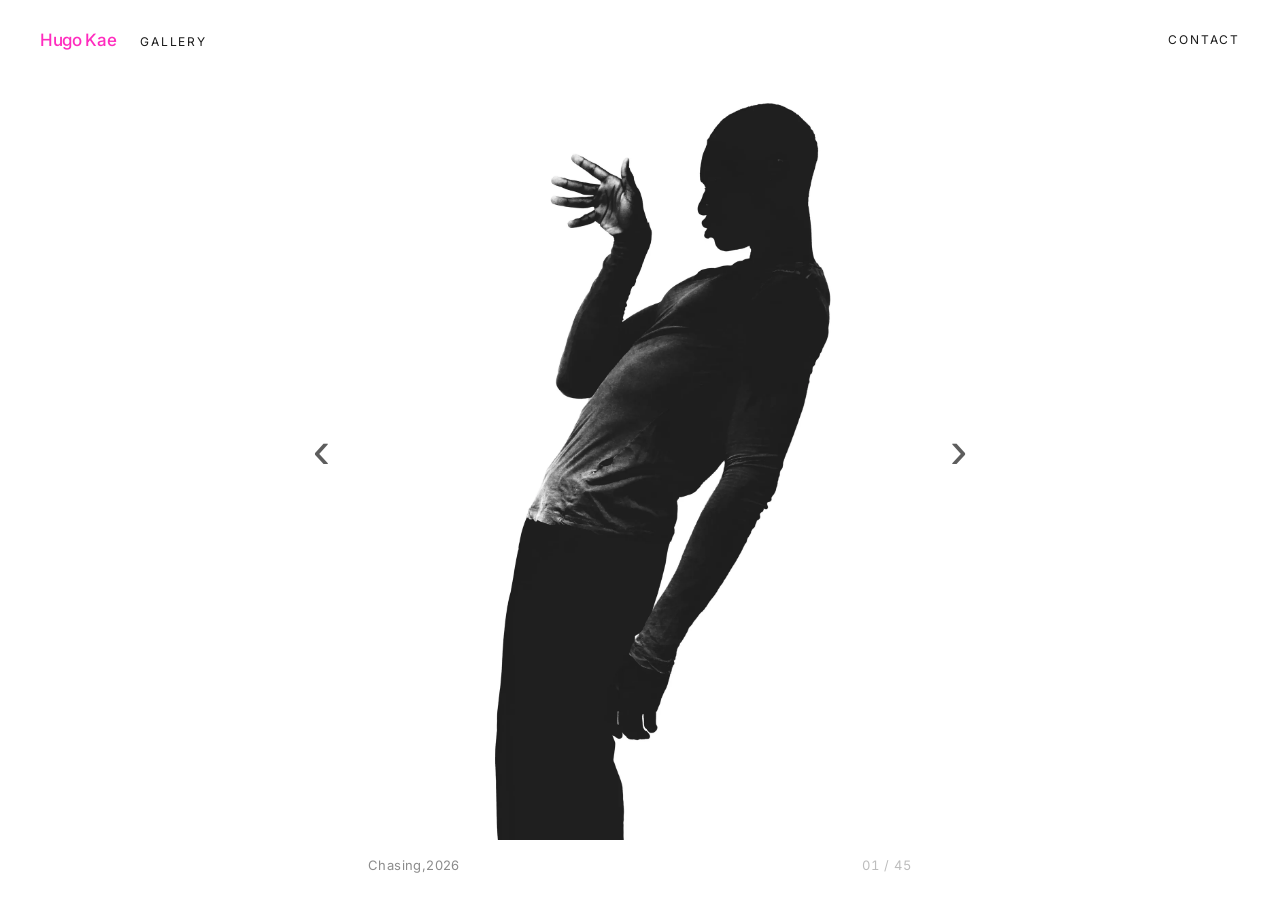
==== index.html @ 45de4caf "Add Flowers, Iris, Iris 02 and Shoe, and move C.Protocol down Four photographs in, one moved.  Flowe" ====
<!DOCTYPE html>
<html lang="en">
<head>
<meta charset="UTF-8">
<meta name="viewport" content="width=device-width, initial-scale=1.0">
<meta http-equiv="Cache-Control" content="no-cache, must-revalidate">
<title>Hugo Kae</title>
<meta name="description" content="Photography by Hugo Kae.">
<link rel="canonical" href="https://hugokae.com/">
<meta name="theme-color" content="#ffffff">

<!-- Without these a shared link previews as a bare URL. For a
     photographer that is the whole first impression, so every page
     carries a card. -->
<meta property="og:type" content="website">
<meta property="og:site_name" content="Hugo Kae">
<meta property="og:title" content="Hugo Kae — Photography">
<meta property="og:description" content="Photography by Hugo Kae.">
<meta property="og:url" content="https://hugokae.com/">
<meta property="og:image" content="https://hugokae.com/og.jpg">
<meta property="og:image:width" content="1200">
<meta property="og:image:height" content="630">
<meta property="og:image:alt" content="Hugo Kae — photography">
<meta name="twitter:card" content="summary_large_image">
<meta name="twitter:title" content="Hugo Kae — Photography">
<meta name="twitter:description" content="Photography by Hugo Kae.">
<meta name="twitter:image" content="https://hugokae.com/og.jpg">

<link rel="preconnect" href="https://fonts.googleapis.com">
<link rel="preconnect" href="https://fonts.gstatic.com" crossorigin>
<link href="https://fonts.googleapis.com/css2?family=Inter:wght@400;500&display=swap" rel="stylesheet">
<link rel="icon" type="image/png" href="favicon.png">
<link rel="stylesheet" href="style.css?v=65">
</head>
<body>

<header class="topbar">
  <div class="topbar-left">
    <a href="/" class="site-name">Hugo Kae</a>
    <a href="/gallery/" class="nav-link" data-zoom-to="/gallery/">Gallery</a>
  </div>
  <a href="/contact/" class="contact-btn">Contact</a>
</header>

<main class="gallery">
  <button class="nav-arrow nav-prev" id="prevBtn" aria-label="Previous image">&#8249;</button>

  <figure class="gallery-figure">
    <img id="galleryImage" src="" alt="" draggable="false">
    <figcaption class="gallery-caption">
      <span id="galleryCaption"></span>
      <!-- Shown on mobile, where there are no arrows to imply a sequence. -->
      <span class="gallery-count" aria-hidden="true"><span class="count-now" id="countNow"></span> / <span id="countTotal"></span></span>
    </figcaption>
  </figure>

  <button class="nav-arrow nav-next" id="nextBtn" aria-label="Next image">&#8250;</button>
</main>

<!-- Mobile only, once per visit: the tap targets are invisible, so the
     gesture has to be taught rather than discovered. -->
<div class="tap-hint" id="tapHint" aria-hidden="true">tap either side to browse</div>

<!-- Lights the half of the screen that was tapped. -->
<div class="tap-edge" id="tapEdge" aria-hidden="true"></div>


<script src="script.js?v=45"></script>
</body>
</html>
---- style.css ----
:root {
  --ink: #1a1a1a;
  --muted: #8c8c8c;
  --faint: #bdbdbd;
  --border: #e6e6e6;
  --accent: #FF2CBE;

  /* One motion language. Six different curves had accumulated, which is
     why some moves felt unrelated to others. --settle decelerates hard
     and is the house curve; --leave accelerates away for anything
     exiting; --soft is for small fades. */
  --settle: cubic-bezier(0.16, 1, 0.3, 1);
  /* One movement, two directions: out of rest, and back into it. */
  --bar-away: cubic-bezier(0.35, 0, 0.8, 0.4);
  --bar-back: cubic-bezier(0.17, 0.89, 0.32, 1);
  --leave: cubic-bezier(0.5, 0, 0.9, 0.9);
  --soft: cubic-bezier(0.2, 0, 0.2, 1);
}

/* The site is driven by movement, so for anyone who asks for less of it
   the honest answer is to cut it entirely rather than merely shorten
   it — every effect here still resolves to its finished state. */
@media (prefers-reduced-motion: reduce) {
  *,
  *::before,
  *::after {
    animation-duration: 0.01ms !important;
    animation-iteration-count: 1 !important;
    transition-duration: 0.01ms !important;
    scroll-behavior: auto !important;
  }
}

/* Keyboard focus was styled on the contact rows and nowhere else, so
   tabbing through the rest of the site showed nothing at all. */
:focus-visible {
  outline: 2px solid var(--accent);
  outline-offset: 3px;
  border-radius: 1px;
}

:focus:not(:focus-visible) {
  outline: none;
}

* {
  box-sizing: border-box;
}

html, body {
  height: 100%;
}

body {
  margin: 0;
  background: #ffffff;
  color: var(--ink);
  /* The system stack resolved to San Francisco on Apple hardware and to
     Arial or Roboto everywhere else, so the site read differently
     depending on who opened it. Inter holds the same tight, neutral
     grotesque on every device; the old stack stays as the fallback. */
  font-family: "Inter", -apple-system, BlinkMacSystemFont, Helvetica, Arial, sans-serif;
  display: flex;
  flex-direction: column;
  min-height: 100vh;
  -webkit-font-smoothing: antialiased;
  -moz-osx-font-smoothing: grayscale;
  line-height: 1.5;
}

a {
  color: inherit;
  text-decoration: none;
}

/* ---------- top bar ---------- */

.topbar {
  position: fixed;
  top: 0;
  left: 0;
  right: 0;
  display: flex;
  align-items: center;
  justify-content: space-between;
  padding: 28px 40px;
  z-index: 20;
  background: transparent;
  backdrop-filter: none;
}


.topbar-left {
  display: flex;
  align-items: baseline;
  gap: 24px;
}

.nav-link {
  position: relative;
  font-size: 12px;
  letter-spacing: 0.15em;
  text-transform: uppercase;
  color: var(--ink);
  border-bottom: 1px solid transparent;
  padding-bottom: 3px;
  transition: color 0.3s var(--soft), border-color 0.3s var(--soft),
              opacity 0.3s var(--soft);
}

.nav-link::after,
.contact-btn::after,
.site-name::after {
  content: "";
  position: absolute;
  left: 0;
  bottom: 0;
  height: 1px;
  width: 0;
  background: currentColor;
  transition: width 0.4s var(--settle);
}

.nav-link:hover::after,
.nav-link:focus-visible::after,
.contact-btn:hover::after,
.contact-btn:focus-visible::after,
.site-name:hover::after,
.site-name:focus-visible::after {
  width: 100%;
}

/* The page you are already on is not a destination. */
.nav-link.is-active::after {
  content: none;
}

.nav-link.is-active {
  color: var(--muted);
  cursor: default;
}

.contact-btn {
  position: relative;
  font-size: 12px;
  letter-spacing: 0.15em;
  text-transform: uppercase;
  color: var(--ink);
  border-bottom: 1px solid transparent;
  padding-bottom: 3px;
  transition: color 0.3s var(--soft), border-color 0.3s var(--soft),
              opacity 0.3s var(--soft);
}

.site-name {
  position: relative;
  font-weight: 500;
  font-size: 17px;
  letter-spacing: -0.02em;
  color: var(--accent);
}

.home-btn {
  font-size: 17px;
  font-weight: 500;
  border-bottom: 1px solid transparent;
  padding-bottom: 3px;
  transition: color 0.3s var(--soft), border-color 0.3s var(--soft),
              opacity 0.3s var(--soft);
}

.home-btn:hover {
  border-bottom-color: var(--ink);
  opacity: 0.7;
}

/* ---------- gallery ---------- */

.gallery {
  flex: 1;
  display: flex;
  align-items: center;
  justify-content: center;
  gap: 28px;
  position: relative;
  /* No vertical padding: the photo is meant to run level with the bar's
     text, so it centres against the window rather than against the space
     below the bar. The old 100/20 split only looked balanced because an
     empty footer was silently holding up the bottom. */
  padding: 0 60px;
  min-height: 0;
  z-index: 1;
  overflow: visible;
}

.gallery-figure {
  margin: 0;
  display: flex;
  flex-direction: column;
  align-items: flex-start;
  max-width: 620px;
  /* Hug the photo's real width — which max-height often makes narrower
     than 620px — so the arrows sit an equal distance from both edges. */
  width: fit-content;
  min-width: 0;
  overflow: visible;
  z-index: 10;
}

.gallery-figure img {
  display: block;
  /* Clicking the photo pulls back into the grid, so it needs a cursor
     that says it can be clicked — but the plain hand rather than a
     magnifying glass, which promises a closer look at the picture and
     then does the opposite. Phones use the two halves of the screen to
     step through photos instead. */
  cursor: pointer;
  max-width: 100%;
  /* Leaves 24px above and below the whole figure, caption included. A
     flat 90vh measured the photo alone and let the caption run past the
     bottom of the window. */
  max-height: calc(100vh - 84px);
  width: auto;
  height: auto;
  object-fit: contain;
  user-select: none;
  opacity: 0;
  transition: opacity 0.2s var(--soft);
}

.gallery-figure img.is-loaded {
  opacity: 1;
}

/* Caption left, position right, sharing one line. */
.gallery-caption {
  display: flex;
  align-items: baseline;
  justify-content: space-between;
  gap: 18px;
}

/* Desktop had no sign that the photo was one of a set — the arrows
   imply more, but not how many or where you are. Lining numerals keep
   the figure from shifting as it counts up. */
.gallery-count {
  flex: none;
  font-variant-numeric: tabular-nums;
  letter-spacing: 0.08em;
  color: var(--faint);
}

/* The half of the screen you hit lights up and falls away, so the
   feedback names the control you used rather than drawing a mark where
   your finger happened to land. */
.tap-edge {
  display: none;
  position: fixed;
  top: 0;
  bottom: 0;
  width: 42vw;
  max-width: 250px;
  pointer-events: none;
  z-index: 24;
  opacity: 0;
}

.tap-edge.right {
  right: 0;
  background: linear-gradient(to left, rgba(255, 44, 190, 0.22), rgba(255, 44, 190, 0));
}

.tap-edge.left {
  left: 0;
  background: linear-gradient(to right, rgba(255, 44, 190, 0.22), rgba(255, 44, 190, 0));
}

.tap-edge.flash {
  animation: edge-flash 0.52s var(--soft);
}

@keyframes edge-flash {
  0%   { opacity: 0; }
  16%  { opacity: 1; }
  100% { opacity: 0; }
}

/* The frame number rolls up as it changes, the way a film counter
   would, and flares in the accent before settling back. */
.count-now {
  display: inline-block;
}

.count-now.rolling {
  animation: count-roll 0.5s var(--settle);
}

@keyframes count-roll {
  0%   { transform: translateY(8px); opacity: 0; color: var(--accent); }
  50%  { color: var(--accent); }
  100% { transform: none; opacity: 1; }
}

/* The photo steps in from the side you tapped, so the tap reads as
   having pushed it. On the figure rather than the image: the image is
   busy fading itself in, and two rules on one property fight.

   It arrives slightly small and under-travelled, swells past its
   resting place and settles — the photo takes the press itself, which
   is the whole point of dropping the marks at the fingertip. Travel and
   scale share one keyframe because they share one element; as two
   animations they would each claim transform and one would win. */
@keyframes step-from-right {
  0%   { transform: translateX(34px) scale(0.962); }
  58%  { transform: translateX(-6px) scale(1.006); }
  100% { transform: none; }
}

@keyframes step-from-left {
  0%   { transform: translateX(-34px) scale(0.962); }
  58%  { transform: translateX(6px) scale(1.006); }
  100% { transform: none; }
}

/* Teaches the tap, then gets out of the way for good. */
.tap-hint {
  display: none;
  position: fixed;
  left: 50%;
  bottom: 34px;
  transform: translate(-50%, 8px);
  padding: 9px 16px;
  border-radius: 999px;
  background: rgba(26, 26, 26, 0.86);
  color: #fff;
  font-size: 11px;
  letter-spacing: 0.14em;
  white-space: nowrap;
  pointer-events: none;
  opacity: 0;
  z-index: 30;
  transition: opacity 0.5s ease, transform 0.5s var(--settle);
}

.tap-hint.is-on {
  opacity: 1;
  transform: translate(-50%, 0);
}

.gallery-figure figcaption {
  /* Kept out of the figure's intrinsic width so a long caption cannot
     stretch it wider than the photo. */
  width: 0;
  min-width: 100%;
  margin-top: 16px;
  font-size: 13px;
  color: var(--muted);
  text-align: left;
  letter-spacing: 0.03em;
  min-height: 1.4em;
  transition: opacity 0.3s ease;
  align-self: flex-start;
}

.nav-arrow {
  background: none;
  border: none;
  cursor: pointer;
  font-size: 52px;
  line-height: 1;
  color: var(--ink);
  padding: 12px 10px;
  /* In the flex row beside the photo, so they track its edge at any
     width instead of sitting out at the window edge. */
  flex: none;
  transition: color 0.3s var(--soft), border-color 0.3s var(--soft),
              opacity 0.3s var(--soft);
  opacity: 0.7;
}

.nav-arrow:hover {
  opacity: 1;
}

/* ---------- gallery (honeycomb) page ---------- */

.watch {
  /* Read by both pages: the grid lays cells out at this size, and the
     photo page needs it to know where a photo shrinks back to. */
  --watch-cell: 260px;
  /* Shallow enough that the lift reads as depth rather than as a photo
     flying off the page. */
  perspective: 1100px;
  flex: 1;
  position: relative;
  overflow: hidden;
  touch-action: none;
  cursor: grab;
  min-height: 0;
}

.watch:active {
  cursor: grabbing;
}

/* Transform and opacity are written every frame by gallery.js — the
   entrance scale, the pan and the zoom all compose into one transform,
   so nothing here may set them or it would be overwritten anyway. */
.watch-canvas {
  position: absolute;
  left: 50%;
  top: 50%;
  width: 0;
  height: 0;
  /* The cells are grandchildren, so the perspective on .watch only
     reaches them if the canvas keeps its children in 3D rather than
     flattening them into its own plane. */
  transform-style: preserve-3d;
}

/* The exception: on the way out the frame loop stops, so the last
   transform written can simply be transitioned to. */
.watch-canvas.is-zooming {
  transition: transform 0.5s var(--leave),
              opacity 0.5s var(--leave);
}

.watch-cell {
  position: absolute;
  padding: 0;
  border: none;
  overflow: hidden;
  background: none;
  cursor: pointer;
  will-change: transform;
  /* The warp maps this box onto four moved corners, so the matrix is
     written from the top-left rather than the middle. */
  transform-origin: 0 0;
  /* Only the shadow. The warp and the blur are written fresh every frame
     by gallery.js, and transitioning a property that is rewritten that
     often means every cell restarts an animation on every frame the grid
     moves — which is what made panning stutter. The settling they used
     to give is now done once, on the cursor, in script. */
  transition: box-shadow 0.26s var(--soft);
}

/* The one photo the cursor is on. Named by gallery.js rather than left
   to :hover, so the cue lands on the same cell the lift is centred on
   even while the grid is drifting under the pointer. */
.watch-cell.is-peak {
  box-shadow: 0 18px 44px -12px rgba(0, 0, 0, 0.45);
}

.watch-cell img {
  width: 100%;
  height: 100%;
  object-fit: cover;
  display: block;
  user-select: none;
}

/* On the grid, the word is drawn as the negative of whatever is under
   it: white in difference blending, which reads as black over the white
   page and as white over a dark photograph, so it can never be lost in
   a picture. It sits outside the bar in the markup there, because
   blending cannot see past a stacking context and the fixed bar is one.
   Held at the same place the bar would have put it. */
.contact-btn--invert {
  position: fixed;
  top: 28px;
  right: 40px;
  z-index: 21;
  color: #fff;
  mix-blend-mode: difference;
}

/* The bar leaves a piece at a time rather than all at once, and in the
   order you read it.
   
   It goes soft as it goes: a few pixels of blur alongside the fade, so
   each word dissolves rather than being switched off, and only a short
   drift — 5px — because distance is what makes a short move look like a
   jump. Both directions are the same movement, one eased out of rest
   and the other eased into it, rather than the two different curves
   this had before. */
.topbar-left > *,
.contact-btn {
  transition: opacity 0.38s var(--bar-away), transform 0.38s var(--bar-away),
              filter 0.38s var(--bar-away),
              color 0.3s var(--soft), border-color 0.3s var(--soft),
              background-color 0.3s var(--soft);
}

/* Every way of leaving a page, not only the one where a photograph
   flies: the bar's own links zoom the view instead, and the bar should
   go with them. */
.is-leaving .topbar-left > *,
.is-leaving .contact-btn,
.is-zooming-in .topbar-left > *,
.is-zooming-in .contact-btn,
.is-zooming-out .topbar-left > *,
.is-zooming-out .contact-btn {
  opacity: 0;
  transform: translateY(-5px);
  filter: blur(4px);
}

.is-leaving .topbar-left > *:nth-child(2),
.is-zooming-in .topbar-left > *:nth-child(2),
.is-zooming-out .topbar-left > *:nth-child(2) { transition-delay: 0.06s; }

.is-leaving .contact-btn,
.is-zooming-in .contact-btn,
.is-zooming-out .contact-btn { transition-delay: 0.12s; }

/* And arrives the same way round, under whatever the page itself is
   doing. Backwards rather than both, so the transition above can still
   take the element away once this has finished with it. */
@keyframes bar-in {
  from { opacity: 0; transform: translateY(-5px); filter: blur(4px); }
  to   { opacity: 1; transform: none;             filter: blur(0); }
}

/* Longer coming in than going out, and on a curve that arrives almost
   standing still, so the words seem to settle rather than stop. */
.topbar-left > *,
.contact-btn {
  animation: bar-in 0.78s var(--bar-back) backwards;
}

.topbar-left > *:nth-child(2) { animation-delay: 0.09s; }
.contact-btn { animation-delay: 0.18s; }

@media (prefers-reduced-motion: reduce) {
  .topbar-left > *,
  .contact-btn {
    animation: none;
  }
}

/* Whichever view you are leaving clears while the chosen photo travels
   on top of it. The photo itself is hidden outright rather than faded,
   so it does not ghost behind the copy in flight. */
.is-leaving .watch,
.is-leaving .gallery {
  opacity: 0;
  /* Slow enough to let the grid's push outwards be seen behind the photo
     that is leaving, and still clear before the handover. */
  transition: opacity 0.4s var(--leave);
}

/* The photo in flight between the grid and the photo page. It is the
   real picture rather than a fade between two, so it must never change
   opacity — only size and position. */
.hero-flight {
  position: fixed;
  z-index: 60;
  margin: 0;
  object-fit: cover;
  pointer-events: none;
  will-change: transform;
}

/* Landing mid-flight: the photo is already on screen at this exact size,
   so fading it in would undo the handover. */
.no-fade .gallery-figure img,
.no-fade .gallery-figure figcaption {
  transition: none;
}

/* Arriving from the honeycomb: the photo settles back out of the push. */
.from-gallery .gallery-figure img {
  animation: zoom-settle 0.55s var(--settle);
}

@keyframes zoom-settle {
  from { transform: scale(1.14); }
  to   { transform: scale(1); }
}

/* Leaving one photo for the whole grid is a pull back, so the photo
   recedes — scaling it up here would read as pushing in, the wrong way
   round for where you are about to land. */
.is-zooming-out .gallery,
.is-zooming-out .contact-main {
  transform: scale(0.84);
  opacity: 0;
  transition: transform 0.4s var(--leave),
              opacity 0.4s var(--leave);
}

/* Leaving the grid for one photo is the opposite: push in. */
.is-zooming-in .watch {
  transform: scale(1.4);
  opacity: 0;
  transition: transform 0.4s var(--leave),
              opacity 0.4s var(--leave);
}

/* ---------- the cursor ---------- */
/* The system cursor is left alone — arrow where it should be an arrow,
   hand over a link, grab over the grid. The only addition is a thin ring
   that fades in around it over something that can be clicked, and
   follows a half-step behind. Drawn in difference blending so it reads
   black on the white page and white over a dark photograph. Added by
   script.js, and only on a machine with a real pointer. */
.cursor-ring {
  position: fixed;
  left: 0;
  top: 0;
  width: 0;
  height: 0;
  z-index: 200;
  pointer-events: none;
  mix-blend-mode: difference;
  will-change: transform;
}

.cursor-ring i {
  position: absolute;
  display: block;
  width: 24px;
  height: 24px;
  margin: -12px 0 0 -12px;
  border: 1px solid #fff;
  border-radius: 50%;
  opacity: 0;
  transform: scale(0.55);
  transition: transform 0.24s var(--soft), opacity 0.24s var(--soft);
}

.cursor-over .cursor-ring i {
  opacity: 1;
  transform: scale(1);
}

/* Pressed: the ring closes a little, so a click is felt as well as seen. */
.cursor-over.cursor-down .cursor-ring i {
  transform: scale(0.82);
}

@media (prefers-reduced-motion: reduce) {
  .cursor-ring i {
    transition: opacity 0.24s var(--soft);
  }
}

/* ---------- contact page ---------- */
/* A masthead and a four-part index. The name is set as large as the
   width will take, with the trade under it, and then four blocks of
   exactly the same shape — a small label, a line, and a quieter line
   beneath — laid two by two. Two of them are links and behave like it;
   the other two are facts and sit still. Everything is anchored to the
   left margin, like a printed page rather than a centred card. */

.contact-main {
  flex: 1;
  display: flex;
  align-items: center;
  padding: clamp(104px, 15vh, 180px) clamp(24px, 5.5vw, 96px) clamp(52px, 9vh, 104px);
  position: relative;
}

.contact-sheet {
  width: 100%;
  max-width: 1240px;
}

.contact-name {
  margin: 0;
  font-size: clamp(50px, 10.5vw, 148px);
  font-weight: 400;
  line-height: 0.92;
  letter-spacing: -0.045em;
}

.contact-role {
  /* The name's line box is cut inside its own letters at this leading,
     so its descenders hang below the box this margin is measured from —
     about 10px of it at full size. Hence a margin that looks too large
     and reads as 16px. */
  margin: clamp(18px, 2vw, 28px) 0 0;
  font-size: clamp(16px, 1.75vw, 23px);
  line-height: 1.3;
  letter-spacing: -0.01em;
  color: var(--muted);
}

.contact-grid {
  display: grid;
  grid-template-columns: 5fr 6fr;
  /* Close together on purpose: the four entries are one short index,
     not four sections, so they are set as a block and the space is left
     around them instead of between them. */
  column-gap: clamp(24px, 3.2vw, 54px);
  row-gap: clamp(16px, 1.8vw, 26px);
  margin-top: clamp(40px, 4.6vw, 70px);
  max-width: 860px;
}

/* The addresses are the point of the page, so they take the right-hand
   column and the larger half of it; the facts sit on the left. Written
   out rather than left to source order, because the order a phone wants
   — addresses first — is not the order the grid wants. */
.contact-item--mail   { grid-column: 2; grid-row: 1; }
.contact-item--social { grid-column: 2; grid-row: 2; }
.contact-item--based  { grid-column: 1; grid-row: 1; }
.contact-item--hours  { grid-column: 1; grid-row: 2; }

/* One shape, used four times. The padding is uneven on purpose: the
   label is set in capitals, whose tops sit about 4px inside the top of
   their line box, so an even one would leave every block riding high
   under its rule. */
.contact-item {
  position: relative;
  border-top: 1px solid var(--border);
}

/* The block's own contents. A link in two of the four, a plain box in
   the others, so that the copy button can sit beside the link rather
   than inside it — a button nested in a link is neither. */
.contact-body {
  display: grid;
  grid-template-columns: 1fr auto;
  align-items: start;
  padding: 11px 0 0;
  color: inherit;
  text-decoration: none;
}

.contact-kind {
  grid-column: 1 / -1;
  font-size: 11px;
  letter-spacing: 0.2em;
  text-transform: uppercase;
  color: var(--faint);
  transition: color 0.4s ease;
}

/* The two that are facts: set at reading size, not display size. */
.contact-line {
  display: block;
  margin-top: 7px;
  font-size: clamp(15px, 1.5vw, 19px);
  line-height: 1.25;
  letter-spacing: -0.005em;
}

.contact-note {
  display: block;
  grid-column: 1 / 2;
  margin-top: 4px;
  font-size: clamp(13px, 1.15vw, 15px);
  line-height: 1.4;
  letter-spacing: 0.015em;
  color: var(--muted);
  transition: transform 0.5s var(--settle), color 0.4s var(--soft);
}

/* --- the two that are links --- */

/* inline-block so the box hugs the glyphs — the wipe below measures
   itself against this width, and a full-row box would finish the sweep
   long after it had passed the last letter. */
.contact-value {
  display: inline-block;
  position: relative;
  margin-top: 6px;
  font-size: clamp(24px, 3vw, 38px);
  line-height: 1.05;
  letter-spacing: -0.03em;
  transition: transform 0.5s var(--settle);
}

/* A pink copy of the address sitting exactly over the black one,
   uncovered left to right. */
.contact-value::after {
  content: attr(data-text);
  position: absolute;
  left: 0;
  top: 0;
  width: 0;
  overflow: hidden;
  white-space: nowrap;
  color: var(--accent);
  transition: width 0.6s var(--settle);
}

/* The rule above the block redraws in pink, left to right. */
.contact-item--link::after {
  content: "";
  position: absolute;
  left: 0;
  top: -1px;
  height: 1px;
  width: 0;
  background: var(--accent);
  transition: width 0.55s var(--settle);
}

.contact-go {
  grid-column: 2;
  grid-row: 2;
  align-self: center;
  margin-top: 6px;
  font-size: 22px;
  line-height: 1;
  color: var(--accent);
  opacity: 0;
  transform: translateX(-16px);
  transition: opacity 0.45s ease, transform 0.55s var(--settle);
}

.contact-item--link:hover::after,
.contact-item--link:focus-within::after { width: 100%; }

.contact-item--link:hover .contact-value::after,
.contact-item--link:focus-within .contact-value::after { width: 100%; }

.contact-item--link:hover .contact-kind,
.contact-item--link:focus-within .contact-kind { color: var(--accent); }

.contact-item--link:hover .contact-value,
.contact-item--link:focus-within .contact-value,
.contact-item--link:hover .contact-note,
.contact-item--link:focus-within .contact-note { transform: translateX(20px); }

.contact-item--link:hover .contact-note,
.contact-item--link:focus-within .contact-note { color: var(--ink); }

.contact-item--link:hover .contact-go,
.contact-item--link:focus-within .contact-go { opacity: 1; transform: none; }

/* Hover states do not survive a touchscreen — they latch on whatever
   was tapped last — so the block stays as typed. */
@media (hover: none) {
  .contact-item--link:hover .contact-value,
  .contact-item--link:hover .contact-note { transform: none; }
  .contact-item--link:hover .contact-value::after { width: 0; }
  .contact-item--link:hover .contact-go { opacity: 0; }
}

/* Instagram is the lesser route, so it is set smaller. */
.contact-item--social .contact-value { font-size: clamp(19px, 2.1vw, 26px); }
.contact-item--social .contact-go { font-size: 17px; }

/* Takes the empty right-hand end of the label line, which is the one
   place in the block with room for it. It is only drawn once the block
   is under the cursor, so the page at rest is still just type. */
.contact-copy {
  position: absolute;
  top: 7px;
  right: 0;
  padding: 2px 0 2px 16px;
  background: none;
  border: 0;
  font: inherit;
  font-size: 11px;
  letter-spacing: 0.2em;
  text-transform: uppercase;
  color: var(--faint);
  opacity: 0;
  transform: translateX(-8px);
  transition: opacity 0.4s var(--soft), transform 0.5s var(--settle),
              color 0.3s var(--soft);
}

.contact-item--mail:hover .contact-copy,
.contact-item--mail:focus-within .contact-copy,
.contact-copy:focus-visible {
  opacity: 1;
  transform: none;
}

.contact-copy:hover,
.contact-copy:focus-visible {
  color: var(--ink);
}

.contact-copy.is-done {
  color: var(--accent);
  opacity: 1;
  transform: none;
}

/* Each letter of the name lifts as the cursor passes over it, and takes
   its neighbours part of the way with it. Split into letters by
   script.js, so the heading is one word to anything that reads it. */
.contact-letter {
  display: inline-block;
  transition: transform 0.42s var(--settle);
}

.contact-letter:hover {
  transform: translateY(-0.085em);
}

.contact-letter:hover + .contact-letter,
.contact-letter:has(+ .contact-letter:hover) {
  transform: translateY(-0.042em);
}

/* Whether the office is open at this moment, worked out from the hours
   printed above it. A dot rather than a word doing the work twice. */
.contact-open::before {
  content: "";
  display: inline-block;
  width: 6px;
  height: 6px;
  margin-right: 7px;
  border-radius: 50%;
  background: var(--accent);
  vertical-align: 1px;
}

/* --- arriving --- */
/* The page settles in rather than appearing whole: the name first, then
   each block a beat behind the last. */
@keyframes contact-rise {
  from { opacity: 0; transform: translateY(14px); }
  to   { opacity: 1; transform: none; }
}

.contact-name,
.contact-role,
.contact-item {
  animation: contact-rise 0.62s var(--settle) both;
}

.contact-role { animation-delay: 0.06s; }
.contact-item--based  { animation-delay: 0.12s; }
.contact-item--mail   { animation-delay: 0.18s; }
.contact-item--hours  { animation-delay: 0.24s; }
.contact-item--social { animation-delay: 0.3s; }

@media (prefers-reduced-motion: reduce) {
  .contact-name,
  .contact-role,
  .contact-item {
    animation: none;
  }
}

/* One column once the two would be too narrow to hold an address. The
   links lead, since that is what the page is for. */
@media (max-width: 860px) {
  .contact-grid {
    grid-template-columns: 1fr;
    row-gap: clamp(18px, 4vw, 28px);
    max-width: none;
  }

  .contact-item--mail,
  .contact-item--social,
  .contact-item--based,
  .contact-item--hours {
    grid-column: 1;
    grid-row: auto;
  }
}

/* ---------- responsive ---------- */

@media (max-width: 640px) {
  .topbar {
    padding: 16px 20px;
    background: transparent;
    display: block;
    position: fixed;
  }

  .topbar-left {
    position: absolute;
    left: 20px;
    top: 16px;
    gap: 14px;
  }

  .watch {
    --watch-cell: 168px;
  }

  /* Sit a little above centre on a tall screen, which otherwise leaves
     the cluster looking low under the header. */
  .watch-canvas {
    top: 44%;
  }

  .site-name {
    font-size: 14px;
  }

  .nav-link {
    font-size: 10px;
  }

  .contact-btn {
    position: absolute;
    right: 20px;
    top: 16px;
    font-size: 11px;
  }


  .gallery {
    padding: 40px 16px 30px;
  }

  .gallery-figure img {
    max-height: 95vh;
  }

  .gallery-figure figcaption {
    font-size: 11px;
    margin-top: 12px;
  }

  .nav-arrow {
    display: none;
  }

  /* With the arrows gone there is nothing to say the photo is one of
     many, so the count stands in for them. */
  .tap-hint,
  .tap-edge {
    display: block;
  }

  .gallery-figure.from-right {
    animation: step-from-right 0.52s var(--settle);
  }

  .gallery-figure.from-left {
    animation: step-from-left 0.52s var(--settle);
  }

  /* A plain word in the corner does not read as a control on a phone.
     The accent underline marks it as somewhere to go. */
  .nav-link {
    font-size: 12px;
    color: var(--ink);
    border-bottom-color: var(--accent);
    padding-bottom: 2px;
  }

  .contact-main {
    padding: 92px 20px 48px;
  }

  .contact-item {
    padding-top: 14px;
  }
}
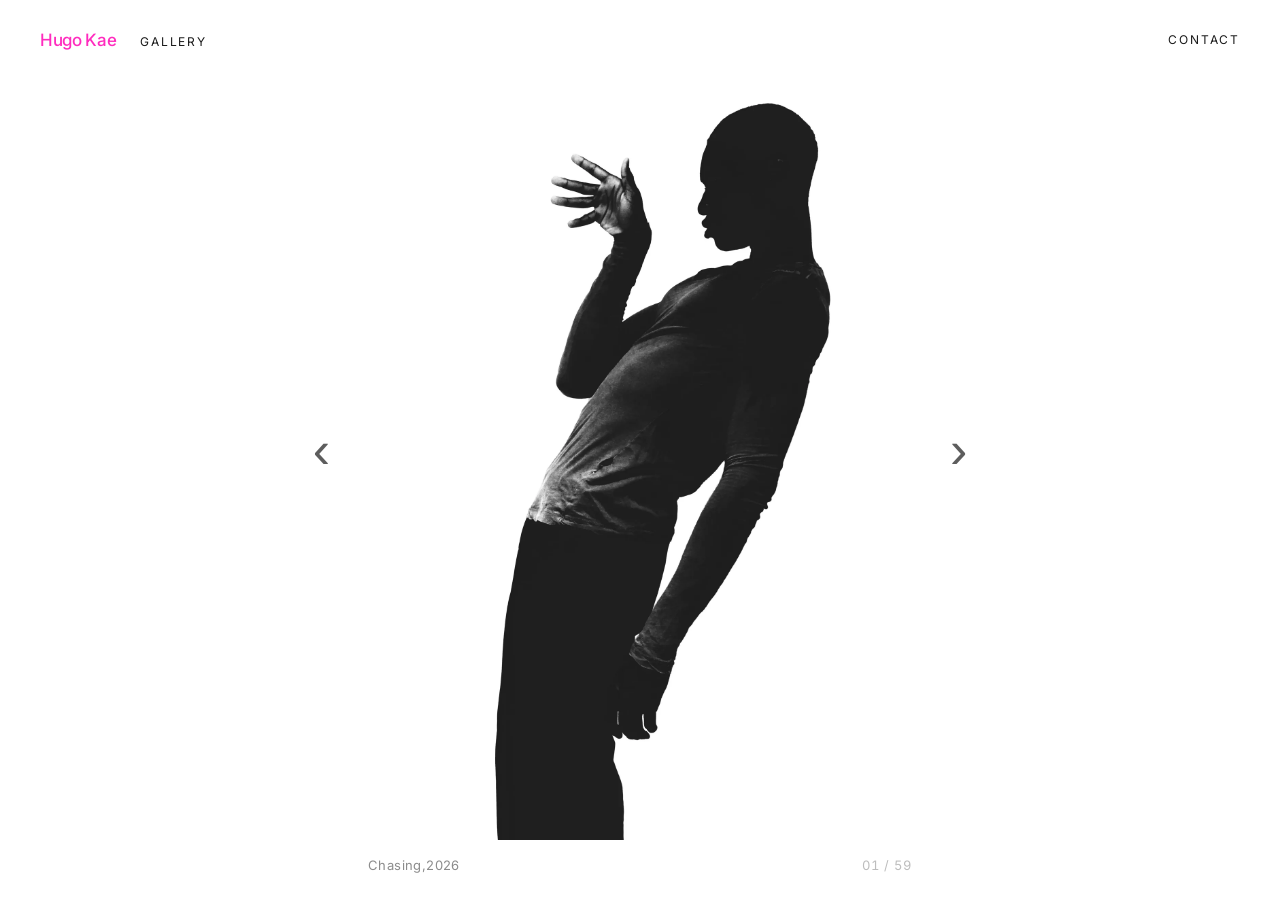
==== commit 93025291: "Bump script version so the new photo list loads Co-Authored-By: Claude Opus 5.5 <noreply@anthropic.c" ====
--- a/index.html
+++ b/index.html
@@ -30,7 +30,7 @@
 <link rel="preconnect" href="https://fonts.gstatic.com" crossorigin>
 <link href="https://fonts.googleapis.com/css2?family=Inter:wght@400;500&display=swap" rel="stylesheet">
 <link rel="icon" type="image/png" href="favicon.png">
-<link rel="stylesheet" href="style.css?v=65">
+<link rel="stylesheet" href="style.css?v=70">
 </head>
 <body>
 
@@ -65,6 +65,6 @@
 <div class="tap-edge" id="tapEdge" aria-hidden="true"></div>
 
 
-<script src="script.js?v=45"></script>
+<script src="script.js?v=47"></script>
 </body>
 </html>
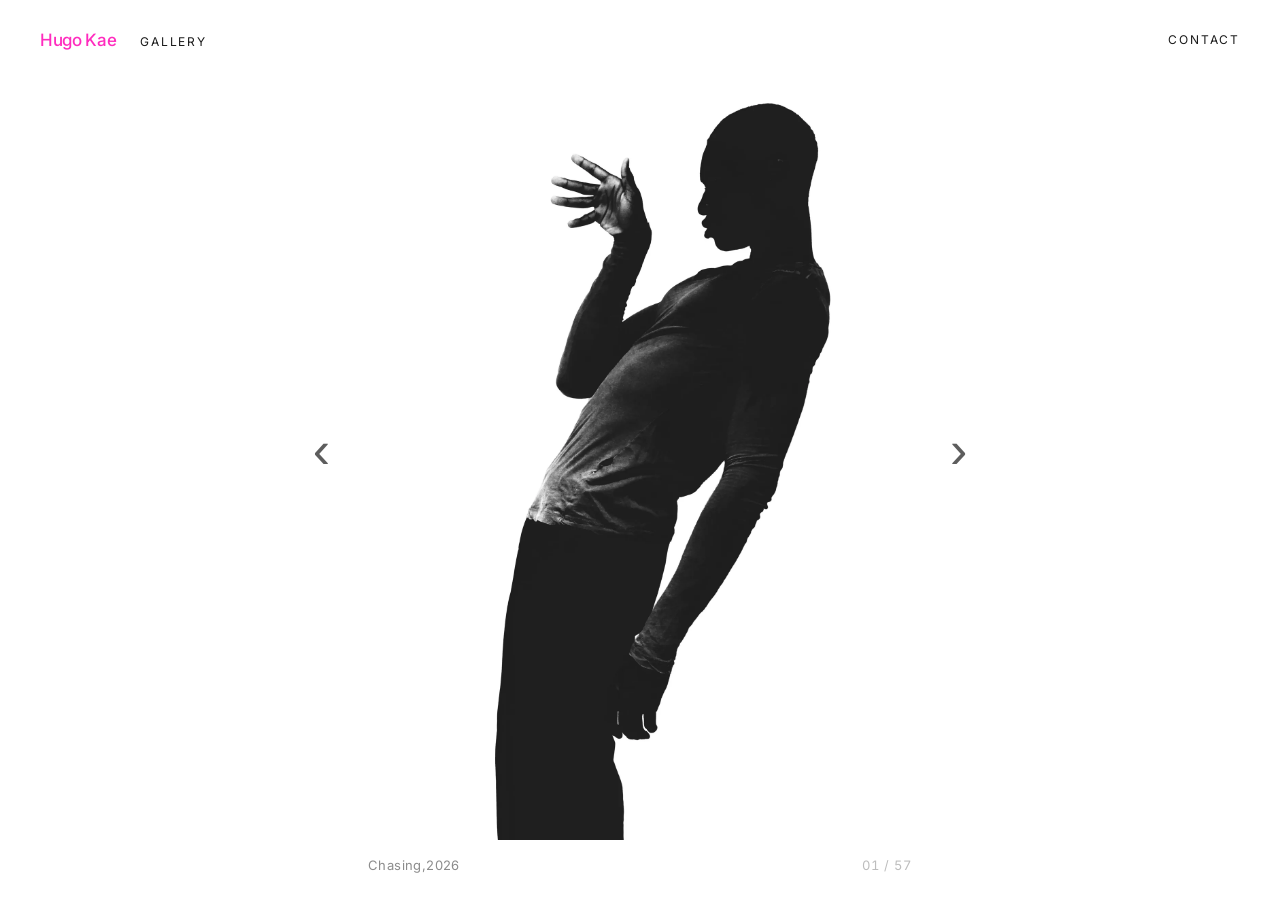
==== commit c738108b: "Remove two photos Co-Authored-By: Claude Opus 5.5 <noreply@anthropic.com>" ====
--- a/index.html
+++ b/index.html
@@ -65,6 +65,6 @@
 <div class="tap-edge" id="tapEdge" aria-hidden="true"></div>
 
 
-<script src="script.js?v=47"></script>
+<script src="script.js?v=48"></script>
 </body>
 </html>
